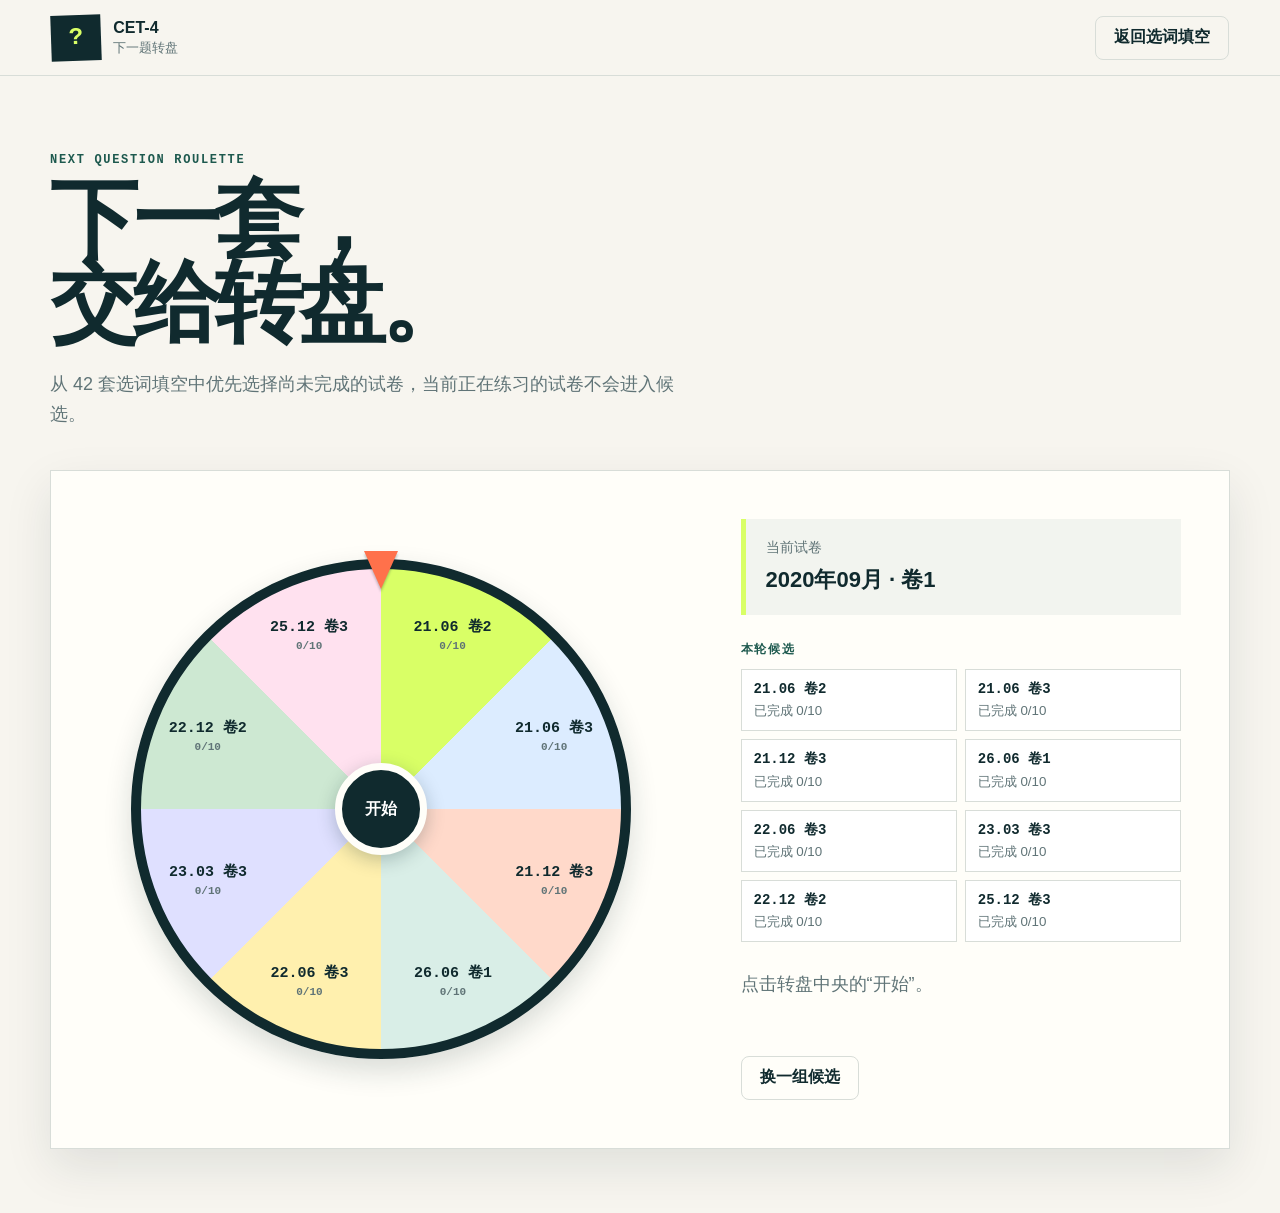
==== web/question-roulette/index.html @ 702653ed "refactor: move question roulette to standalone page" ====
<!doctype html>
<html lang="zh-CN">
<head>
  <meta charset="utf-8">
  <meta name="viewport" content="width=device-width,initial-scale=1">
  <meta name="description" content="从 CET-4 选词填空题库中随机选择下一套练习。">
  <title>CET-4 下一题转盘</title>
  <link rel="stylesheet" href="styles.css?v=20261128">
</head>
<body>
  <header class="topbar">
    <a class="brand" href="../word-class-trainer/">
      <span class="brand-mark">?</span>
      <span><strong>CET-4</strong><small>下一题转盘</small></span>
    </a>
    <a class="button ghost" href="../word-class-trainer/">返回选词填空</a>
  </header>

  <main>
    <section class="intro">
      <p class="eyebrow">NEXT QUESTION ROULETTE</p>
      <h1>下一套，<br>交给转盘。</h1>
      <p>从 42 套选词填空中优先选择尚未完成的试卷，当前正在练习的试卷不会进入候选。</p>
    </section>

    <section class="game" aria-labelledby="gameTitle">
      <div class="wheel-column">
        <h2 id="gameTitle" class="sr-only">选题转盘</h2>
        <div class="roulette-stage">
          <div class="roulette-pointer" aria-hidden="true"></div>
          <div id="rouletteWheel" class="roulette-wheel" aria-hidden="true"></div>
          <button id="spinBtn" class="roulette-spin" type="button">开始</button>
        </div>
      </div>

      <div class="decision-panel">
        <div class="current-card">
          <span>当前试卷</span>
          <strong id="currentSet">正在读取</strong>
        </div>
        <div>
          <p class="eyebrow">本轮候选</p>
          <div id="candidateList" class="candidate-list" aria-label="本轮候选试卷"></div>
        </div>
        <p id="result" class="result" role="status" aria-live="polite">点击转盘中央的“开始”。</p>
        <div class="actions">
          <button id="refreshBtn" class="button ghost" type="button">换一组候选</button>
          <button id="acceptBtn" class="button primary" type="button" hidden>开始这套</button>
        </div>
      </div>
    </section>
  </main>

  <script src="../word-class-trainer/dataset.js"></script>
  <script src="app.js?v=20261128"></script>
</body>
</html>
---- web/question-roulette/styles.css ----
:root {
  color-scheme: light;
  --ink: #102a2e;
  --muted: #607477;
  --paper: #f7f5ef;
  --white: #fffef9;
  --line: #d8ddd8;
  --green: #1d594e;
  --lime: #d9ff66;
  --orange: #ff714b;
  --shadow: 0 18px 44px rgba(16,42,46,.1);
}
* { box-sizing: border-box; }
[hidden] { display: none !important; }
body { min-height: 100vh; margin: 0; background: var(--paper); color: var(--ink); font-family: Inter, "Noto Sans SC", "Microsoft YaHei", sans-serif; font-size: 16px; }
button { color: inherit; font: inherit; }
.topbar { min-height: 76px; display: flex; align-items: center; justify-content: space-between; gap: 20px; padding: 12px clamp(20px,4vw,64px); border-bottom: 1px solid var(--line); }
.brand { display: flex; align-items: center; gap: 12px; color: inherit; text-decoration: none; }
.brand-mark { display: grid; place-items: center; width: 50px; height: 46px; background: var(--ink); color: var(--lime); font: 900 24px/1 monospace; transform: rotate(-2deg); }
.brand strong, .brand small { display: block; }
.brand small { margin-top: 2px; color: var(--muted); }
.button { min-height: 44px; display: inline-flex; align-items: center; justify-content: center; padding: 0 18px; border: 1px solid transparent; border-radius: 8px; color: inherit; cursor: pointer; font-weight: 800; text-decoration: none; }
.button.ghost { border-color: var(--line); background: transparent; }
.button.primary { background: var(--ink); color: white; }
.button:disabled { cursor: wait; opacity: .6; }
main { width: min(1180px,calc(100% - 40px)); margin: 0 auto; padding: clamp(42px,6vw,80px) 0 64px; }
.intro { max-width: 760px; margin-bottom: 40px; }
.eyebrow { margin: 0 0 12px; color: var(--green); font: 800 12px/1.2 monospace; letter-spacing: .14em; }
h1 { margin: 0; font-size: clamp(48px,7vw,88px); line-height: .94; letter-spacing: -.06em; }
.intro > p:last-child { max-width: 650px; margin: 24px 0 0; color: var(--muted); font-size: 18px; line-height: 1.7; }
.game { display: grid; grid-template-columns: minmax(380px,1fr) minmax(320px,.78fr); gap: clamp(30px,6vw,80px); align-items: center; padding: clamp(24px,4vw,48px); border: 1px solid var(--line); background: var(--white); box-shadow: var(--shadow); }
.wheel-column { display: grid; place-items: center; }
.roulette-stage { position: relative; display: grid; place-items: center; width: min(100%,500px); aspect-ratio: 1; }
.roulette-wheel { position: absolute; inset: 0; overflow: hidden; border: 10px solid var(--ink); border-radius: 50%; box-shadow: 0 12px 28px rgba(16,42,46,.16); transition: transform 3.8s cubic-bezier(.12,.64,.12,1); }
.roulette-wheel::after { content: ""; position: absolute; inset: 49%; border-radius: 50%; background: var(--ink); }
.roulette-label { position: absolute; left: 50%; top: 50%; display: flex; width: 43%; height: 48%; padding-top: clamp(13px,3vw,26px); align-items: center; flex-direction: column; transform: translate(-50%,-100%) rotate(var(--angle)); transform-origin: 50% 100%; font: 800 clamp(11px,1.5vw,15px)/1.15 monospace; text-align: center; }
.roulette-label-content { display: block; transform: rotate(var(--counter-angle)); }
.roulette-label b, .roulette-label small { display: block; }
.roulette-label small { margin-top: 4px; color: var(--muted); font-size: 11px; }
.roulette-pointer { position: absolute; z-index: 4; top: -8px; width: 0; height: 0; border-left: 17px solid transparent; border-right: 17px solid transparent; border-top: 38px solid var(--orange); filter: drop-shadow(0 3px 1px rgba(16,42,46,.25)); }
.roulette-spin { position: relative; z-index: 3; display: grid; place-items: center; width: 92px; height: 92px; border: 7px solid var(--white); border-radius: 50%; background: var(--ink); color: white; cursor: pointer; font-weight: 900; box-shadow: 0 5px 18px rgba(16,42,46,.25); }
.roulette-spin:disabled { cursor: wait; opacity: .78; }
.decision-panel { display: grid; gap: 28px; }
.current-card { padding: 20px; border-left: 5px solid var(--lime); background: #f2f4ef; }
.current-card span, .current-card strong { display: block; }
.current-card span { margin-bottom: 8px; color: var(--muted); font-size: 14px; }
.current-card strong { font-size: 22px; }
.candidate-list { display: grid; grid-template-columns: repeat(2,minmax(0,1fr)); gap: 8px; }
.candidate { padding: 10px 12px; border: 1px solid var(--line); background: white; }
.candidate b, .candidate small { display: block; }
.candidate b { font: 800 14px/1.3 monospace; }
.candidate small { margin-top: 4px; color: var(--muted); }
.result { min-height: 58px; margin: 0; color: var(--muted); font-size: 18px; line-height: 1.6; }
.result strong { display: block; color: var(--green); font-size: 25px; }
.actions { display: flex; flex-wrap: wrap; gap: 10px; }
.sr-only { position: absolute; width: 1px; height: 1px; overflow: hidden; clip: rect(0 0 0 0); white-space: nowrap; }
@media (max-width: 820px) {
  .game { grid-template-columns: 1fr; }
  .roulette-stage { width: min(82vw,440px); }
}
@media (max-width: 520px) {
  .topbar { align-items: flex-start; }
  .topbar .button { padding: 0 12px; font-size: 14px; }
  main { width: min(100% - 24px,1180px); padding-top: 34px; }
  .intro { margin-bottom: 28px; }
  .game { padding: 24px 14px; }
  .roulette-label { padding-top: 10px; }
  .candidate-list { grid-template-columns: 1fr 1fr; }
  .roulette-spin { width: 76px; height: 76px; }
}
@media (prefers-reduced-motion: reduce) {
  * { scroll-behavior: auto !important; transition-duration: .01ms !important; }
}
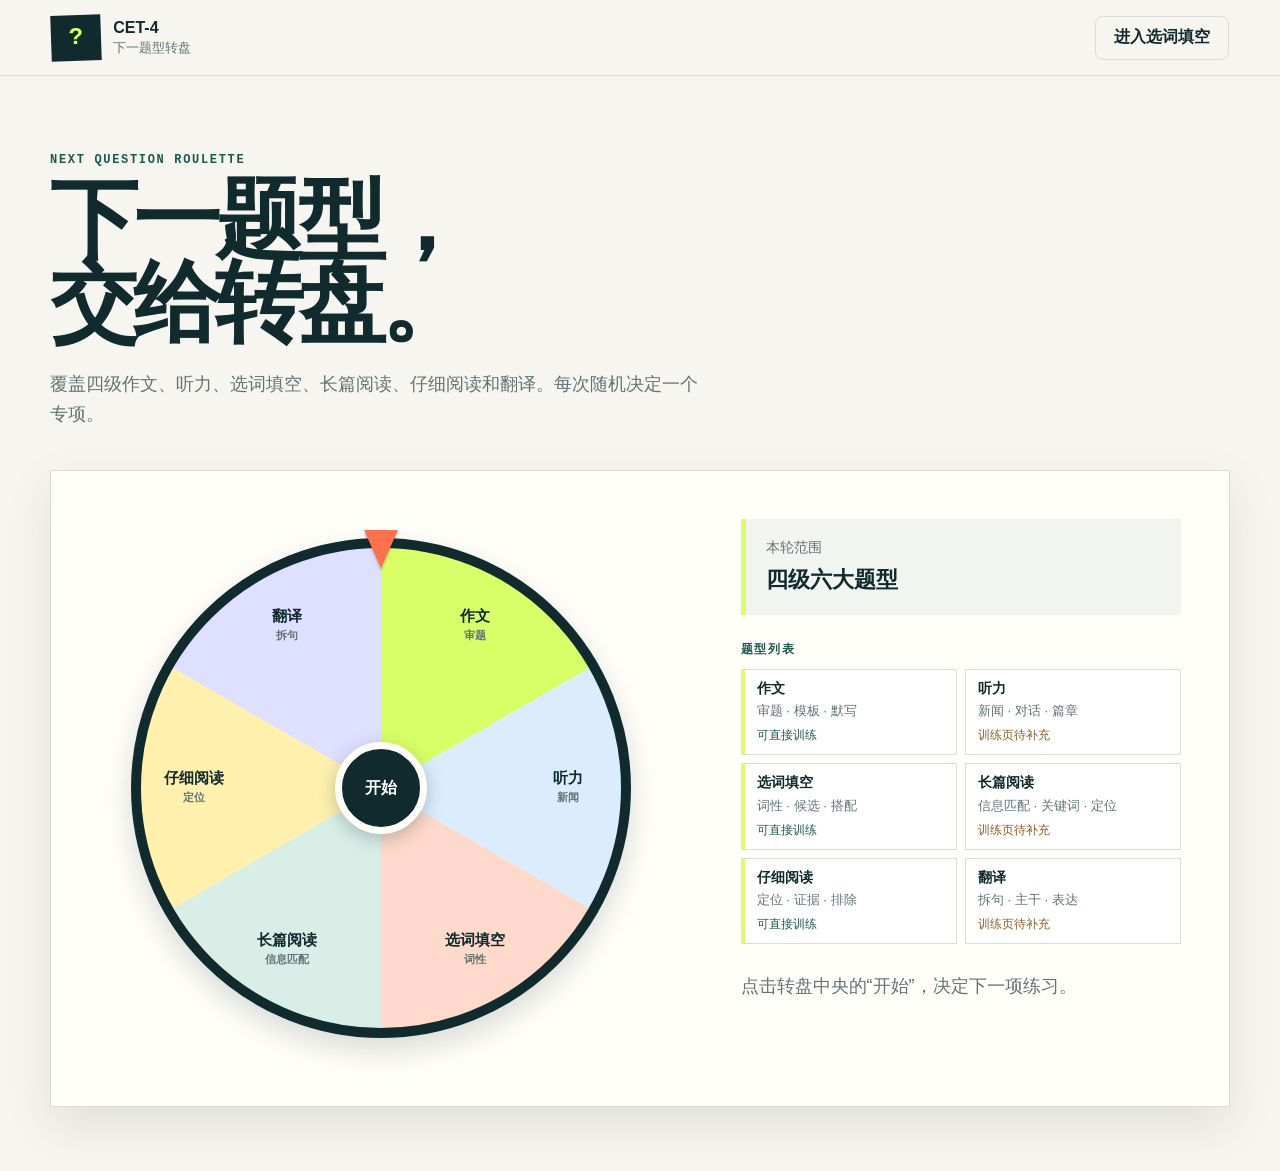
==== commit 041a7c5a: "fix: make roulette choose CET question types" ====
--- a/web/question-roulette/index.html
+++ b/web/question-roulette/index.html
@@ -3,24 +3,24 @@
 <head>
   <meta charset="utf-8">
   <meta name="viewport" content="width=device-width,initial-scale=1">
-  <meta name="description" content="从 CET-4 选词填空题库中随机选择下一套练习。">
-  <title>CET-4 下一题转盘</title>
-  <link rel="stylesheet" href="styles.css?v=20261128">
+  <meta name="description" content="从 CET-4 听力、作文、阅读和翻译等题型中随机选择下一项练习。">
+  <title>CET-4 下一题型转盘</title>
+  <link rel="stylesheet" href="styles.css?v=type-roulette-20261128">
 </head>
 <body>
   <header class="topbar">
     <a class="brand" href="../word-class-trainer/">
       <span class="brand-mark">?</span>
-      <span><strong>CET-4</strong><small>下一题转盘</small></span>
+      <span><strong>CET-4</strong><small>下一题型转盘</small></span>
     </a>
-    <a class="button ghost" href="../word-class-trainer/">返回选词填空</a>
+    <a class="button ghost" href="../word-class-trainer/">进入选词填空</a>
   </header>
 
   <main>
     <section class="intro">
       <p class="eyebrow">NEXT QUESTION ROULETTE</p>
-      <h1>下一套，<br>交给转盘。</h1>
-      <p>从 42 套选词填空中优先选择尚未完成的试卷，当前正在练习的试卷不会进入候选。</p>
+      <h1>下一题型，<br>交给转盘。</h1>
+      <p>覆盖四级作文、听力、选词填空、长篇阅读、仔细阅读和翻译。每次随机决定一个专项。</p>
     </section>
 
     <section class="game" aria-labelledby="gameTitle">
@@ -35,23 +35,22 @@
 
       <div class="decision-panel">
         <div class="current-card">
-          <span>当前试卷</span>
-          <strong id="currentSet">正在读取</strong>
+          <span>本轮范围</span>
+          <strong>四级六大题型</strong>
         </div>
         <div>
-          <p class="eyebrow">本轮候选</p>
-          <div id="candidateList" class="candidate-list" aria-label="本轮候选试卷"></div>
+          <p class="eyebrow">题型列表</p>
+          <div id="candidateList" class="candidate-list" aria-label="可选题型"></div>
         </div>
-        <p id="result" class="result" role="status" aria-live="polite">点击转盘中央的“开始”。</p>
+        <p id="result" class="result" role="status" aria-live="polite">点击转盘中央的“开始”，决定下一项练习。</p>
         <div class="actions">
-          <button id="refreshBtn" class="button ghost" type="button">换一组候选</button>
-          <button id="acceptBtn" class="button primary" type="button" hidden>开始这套</button>
+          <button id="spinAgainBtn" class="button ghost" type="button" hidden>再转一次</button>
+          <a id="acceptBtn" class="button primary" href="#" hidden>进入训练</a>
         </div>
       </div>
     </section>
   </main>
 
-  <script src="../word-class-trainer/dataset.js"></script>
-  <script src="app.js?v=20261128"></script>
+  <script src="app.js?v=type-roulette-20261128"></script>
 </body>
 </html>
--- a/web/question-roulette/styles.css
+++ b/web/question-roulette/styles.css
@@ -47,11 +47,15 @@
 .current-card strong { font-size: 22px; }
 .candidate-list { display: grid; grid-template-columns: repeat(2,minmax(0,1fr)); gap: 8px; }
 .candidate { padding: 10px 12px; border: 1px solid var(--line); background: white; }
-.candidate b, .candidate small { display: block; }
+.candidate.ready { border-left: 4px solid var(--lime); }
+.candidate b, .candidate small, .candidate span { display: block; }
 .candidate b { font: 800 14px/1.3 monospace; }
 .candidate small { margin-top: 4px; color: var(--muted); }
+.candidate span { margin-top: 7px; color: #8b5d26; font-size: 12px; }
+.candidate.ready span { color: var(--green); }
 .result { min-height: 58px; margin: 0; color: var(--muted); font-size: 18px; line-height: 1.6; }
 .result strong { display: block; color: var(--green); font-size: 25px; }
+.result span { display: block; font-size: 15px; }
 .actions { display: flex; flex-wrap: wrap; gap: 10px; }
 .sr-only { position: absolute; width: 1px; height: 1px; overflow: hidden; clip: rect(0 0 0 0); white-space: nowrap; }
 @media (max-width: 820px) {
